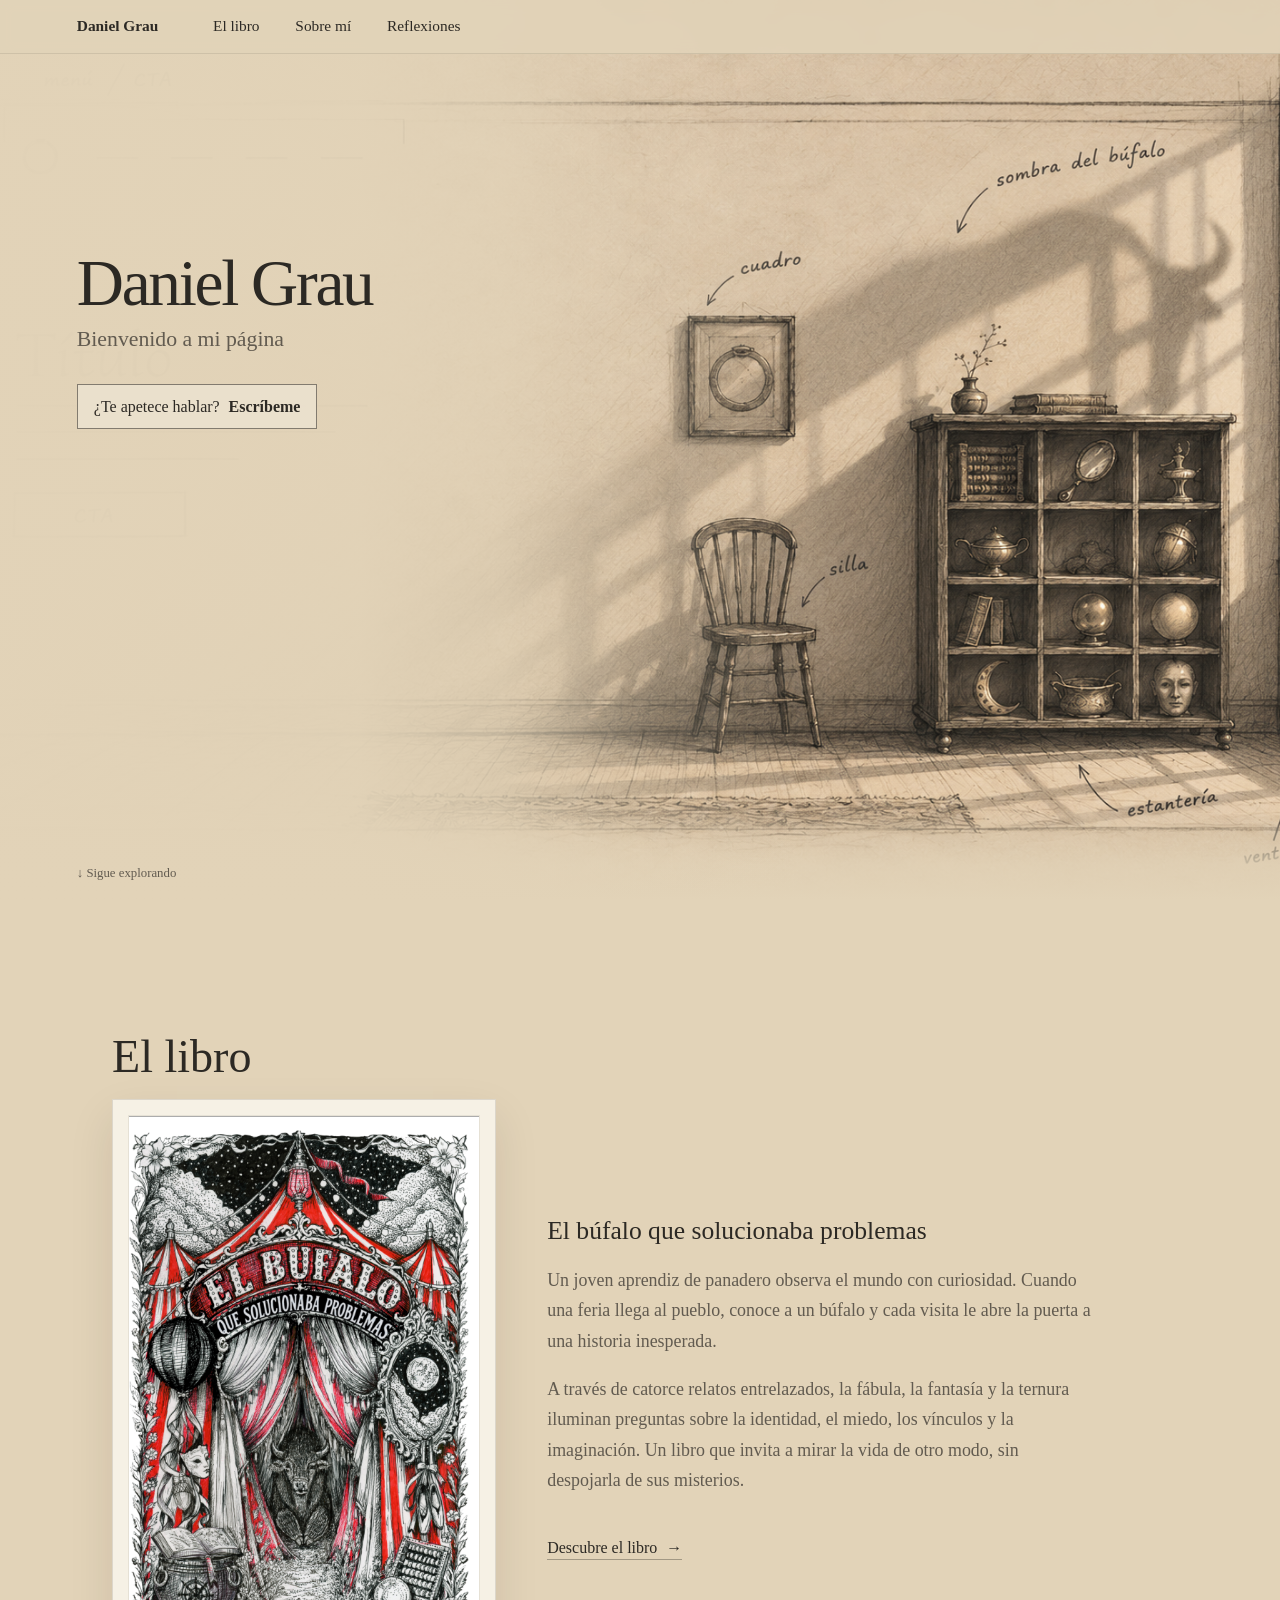
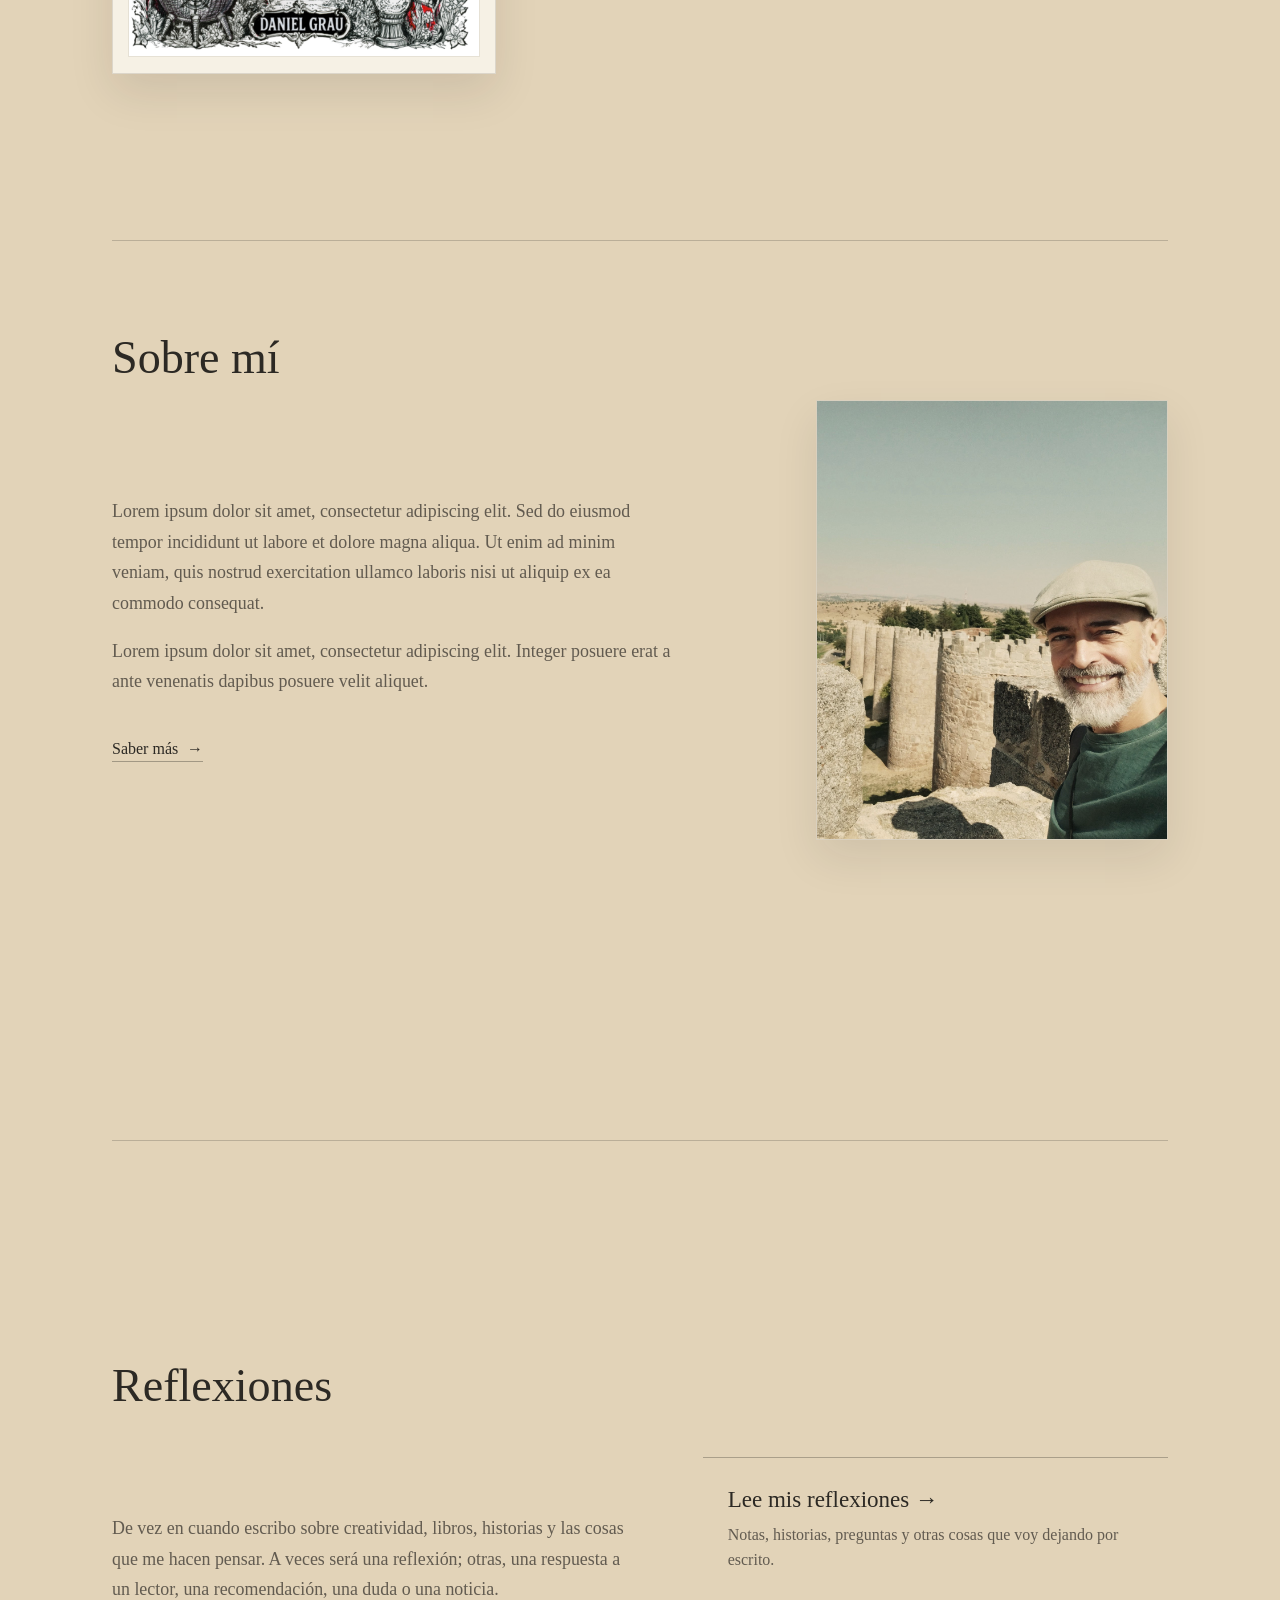
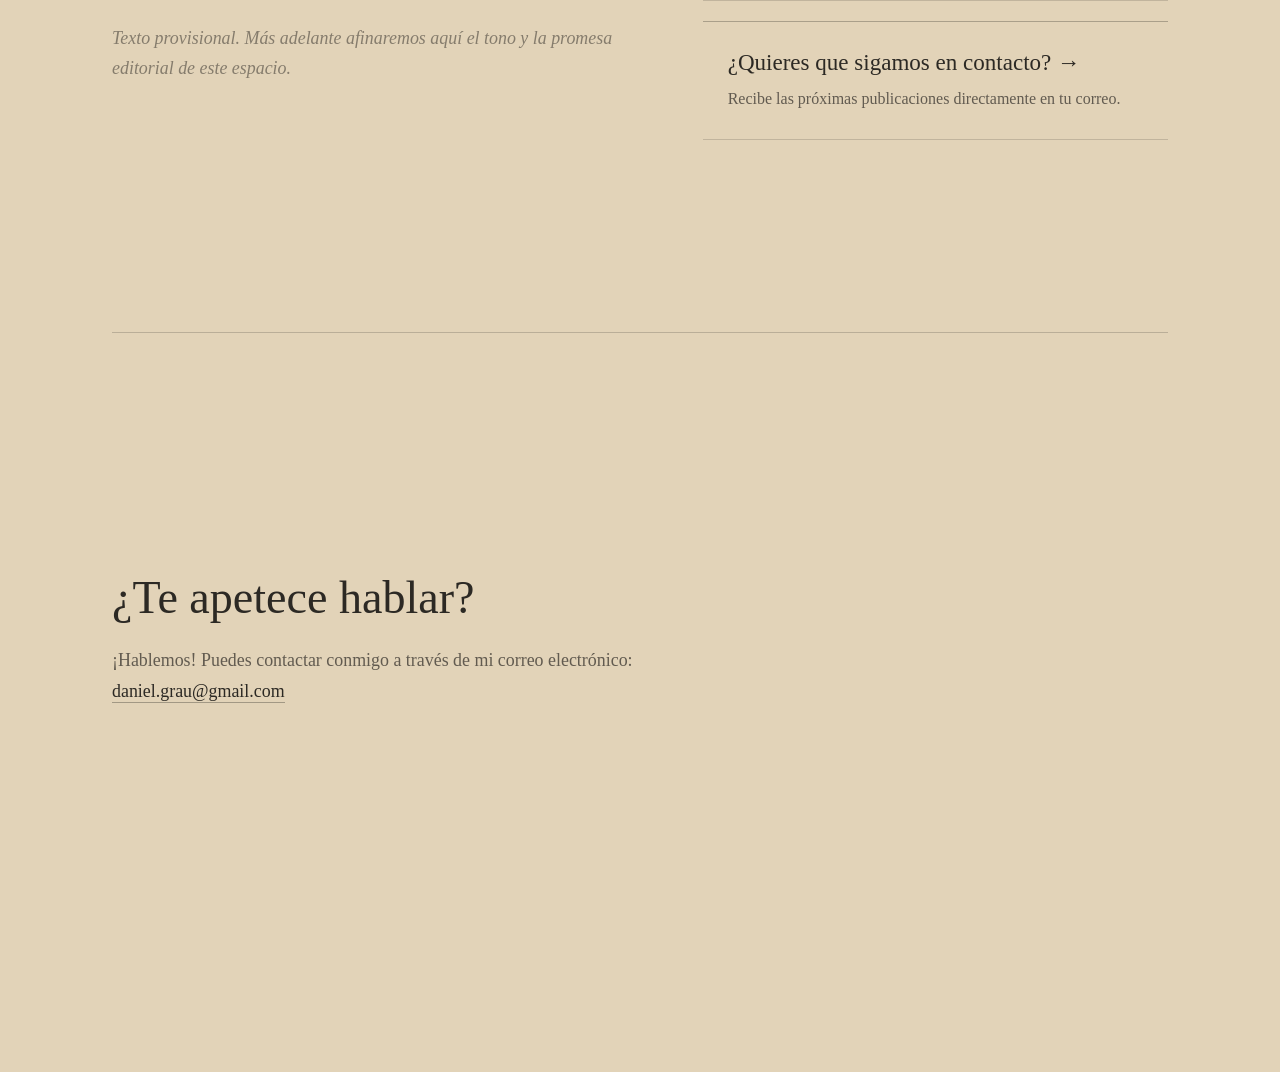
==== index.html @ 7014c829 "Add files via upload" ====
<!doctype html>
<html lang="es">
<head>
  <meta charset="utf-8">
  <meta name="viewport" content="width=device-width, initial-scale=1">
  <meta name="description" content="Página personal de Daniel Grau.">
  <title>Daniel Grau</title>
  <style>
:root {
  --paper: #e2d3b8;
  --paper-strong: #d9c7a7;
  --ink: #2c2924;
  --ink-soft: #625b50;
  --line: rgba(44, 41, 36, 0.22);
  --hotspot: rgba(255, 251, 240, 0.86);
}

* { box-sizing: border-box; }
html { scroll-behavior: smooth; }
body {
  margin: 0;
  color: var(--ink);
  background: var(--paper);
  font-family: Georgia, 'Times New Roman', serif;
}

a { color: inherit; }

.hero {
  position: relative;
  min-height: 100svh;
  overflow: hidden;
  background: var(--paper);
}

.hero__scene {
  position: absolute;
  inset: 0;
  isolation: isolate;
}

.hero__scene::after {
  content: "";
  position: absolute;
  inset: auto 0 0 0;
  height: clamp(3.5rem, 10vh, 7rem);
  background: linear-gradient(to bottom, rgba(226,211,184,0) 0%, rgba(226,211,184,.82) 60%, rgba(226,211,184,1) 100%);
  pointer-events: none;
  z-index: 1;
}

.hero__scene img {
  width: 100%;
  height: 100%;
  object-fit: cover;
  object-position: center center;
  display: block;
  filter: saturate(.9) contrast(.98);
}

/* Cubre las anotaciones del mock y reserva una zona serena para el contenido. */
.hero::after {
  content: '';
  position: absolute;
  inset: 0;
  pointer-events: none;
  background: linear-gradient(
    90deg,
    rgba(226,211,184,.99) 0%,
    rgba(226,211,184,.97) 28%,
    rgba(226,211,184,.80) 39%,
    rgba(226,211,184,.25) 51%,
    rgba(226,211,184,0) 63%
  );
}

.site-nav {
  position: fixed;
  z-index: 20;
  top: 0;
  left: 0;
  right: 0;
  display: flex;
  align-items: center;
  gap: 2rem;
  padding: .85rem clamp(1.5rem, 6vw, 6rem);
  font-size: .96rem;
  background: rgba(226,211,184,.90);
  border-bottom: 1px solid rgba(44,41,36,.10);
  backdrop-filter: blur(6px);
  -webkit-backdrop-filter: blur(6px);
}

.site-nav__name {
  font-weight: 700;
  margin-right: 1rem;
  text-decoration: none;
}

.site-nav__links {
  display: flex;
  gap: 1.4rem;
  flex-wrap: wrap;
}

.site-nav__links a {
  text-decoration: none;
  border-bottom: 1px solid transparent;
}
.site-nav__links a:hover,
.site-nav__links a:focus-visible { border-bottom-color: currentColor; }

.site-nav__links a {
  padding: .2rem .42rem;
  transition: background-color .18s ease, color .18s ease, border-color .18s ease;
}

.site-nav__links a.is-active {
  background: var(--ink);
  color: var(--paper);
  border-bottom-color: transparent;
}

.hero__copy {
  position: relative;
  z-index: 4;
  width: min(35rem, 42vw);
  padding-top: clamp(11rem, 28vh, 18rem);
  margin-left: clamp(1.5rem, 6vw, 6rem);
}

.hero__copy h1 {
  margin: 0 0 .8rem;
  font-size: clamp(2.6rem, 5.1vw, 5.6rem);
  line-height: .95;
  font-weight: 500;
  letter-spacing: -.035em;
}

.hero__welcome {
  margin: 0 0 2rem;
  font-size: clamp(1.15rem, 1.7vw, 1.6rem);
  color: var(--ink-soft);
}

.cta {
  display: inline-flex;
  align-items: center;
  gap: .55rem;
  padding: .8rem 1rem;
  text-decoration: none;
  border: 1px solid rgba(44,41,36,.55);
  background: rgba(238,229,212,.72);
  backdrop-filter: blur(2px);
  transition: transform .18s ease, background .18s ease;
}
.cta:hover, .cta:focus-visible {
  transform: translateY(-2px);
  background: rgba(255,252,245,.9);
}

.hotspot {
  position: absolute;
  z-index: 3;
  width: 1px;
  height: 1px;
  border-radius: .18rem;
  border: 1px dashed rgba(44,41,36,.22);
  background: transparent;
  transform: translate(-50%, -50%);
  cursor: pointer;
  text-decoration: none;
}
.hotspot::after {
  content: attr(data-label);
  position: absolute;
  left: 50%;
  bottom: calc(100% + .55rem);
  transform: translateX(-50%) translateY(.25rem);
  opacity: 0;
  white-space: nowrap;
  padding: .32rem .5rem;
  font-size: .8rem;
  color: var(--ink);
  background: var(--hotspot);
  border: 1px solid var(--line);
  pointer-events: none;
  transition: opacity .16s ease, transform .16s ease;
}
.hotspot:hover,
.hotspot:focus-visible {
  border-style: solid;
  border-color: rgba(44,41,36,.62);
  background: rgba(255,250,239,.10);
  outline: none;
}
.hotspot:hover::after,
.hotspot:focus-visible::after {
  opacity: 1;
  transform: translateX(-50%) translateY(0);
}

/* Posicionamiento calculado contra la imagen renderizada. */
.hotspot--book   { }
.hotspot--mirror { }
.hotspot--mask   { }

.scroll-hint {
  position: absolute;
  z-index: 5;
  bottom: 1.2rem;
  left: clamp(1.5rem, 6vw, 6rem);
  font-size: .8rem;
  color: var(--ink-soft);
}

.content {
  max-width: 74rem;
  margin: 0 auto;
  padding: 2.5rem clamp(1.5rem, 5vw, 4rem) 8rem;
}
.content section {
  min-height: 100svh;
  box-sizing: border-box;
  padding: clamp(5rem, 10vh, 8rem) 0 4rem;
  border-top: 1px solid var(--line);
  scroll-margin-top: 4.5rem;
}
.content section:first-child {
  border-top: none;
}
.content h2 {
  font-size: clamp(2rem, 3.6vw, 3.7rem);
  font-weight: 500;
  margin: 0 0 1rem;
}
.content p {
  max-width: 42rem;
  font-size: 1.12rem;
  line-height: 1.7;
  color: var(--ink-soft);
}

.book-feature {
  display: grid;
  grid-template-columns: minmax(16rem, 24rem) minmax(0, 1fr);
  gap: clamp(2rem, 4vw, 4.5rem);
  align-items: center;
}
.book-cover {
  margin: 0;
}
.book-cover__frame {
  display: inline-block;
  padding: .95rem;
  background: rgba(250, 246, 237, .86);
  border: 1px solid rgba(84, 74, 61, .16);
  box-shadow: 0 18px 42px rgba(27, 24, 19, .10);
}
.book-cover img {
  display: block;
  width: 100%;
  max-width: 22rem;
  height: auto;
  border: 1px solid rgba(44,41,36,.08);
}
.book-copy {
  max-width: 34rem;
}
.book-copy h3 {
  font-size: clamp(1.4rem, 2vw, 2rem);
  font-weight: 500;
  line-height: 1.2;
  margin: 0 0 1.1rem;
}
.book-copy p + p {
  margin-top: 1rem;
}
.book-link {
  display: inline-flex;
  align-items: center;
  gap: .55rem;
  margin-top: 1.6rem;
  font-size: 1rem;
  color: var(--ink);
  text-decoration: none;
  border-bottom: 1px solid rgba(44,41,36,.35);
  padding-bottom: .14rem;
}
.book-link::after {
  content: "→";
  transition: transform .18s ease;
}
.book-link:hover::after,
.book-link:focus-visible::after {
  transform: translateX(3px);
}
.book-link:hover,
.book-link:focus-visible {
  border-bottom-color: currentColor;
}

.about-feature {
  display: grid;
  grid-template-columns: minmax(0, 1fr) minmax(16rem, 22rem);
  gap: clamp(2.5rem, 5vw, 5rem);
  align-items: center;
}
.about-copy {
  max-width: 35rem;
}
.about-photo {
  margin: 0;
  justify-self: end;
  width: min(100%, 22rem);
}
.about-photo__frame {
  position: relative;
  aspect-ratio: 4 / 5;
  overflow: hidden;
  background: rgba(250,246,237,.55);
  border: 1px solid rgba(84,74,61,.14);
  box-shadow: 0 18px 42px rgba(27,24,19,.09);
}
.about-photo img {
  width: 100%;
  height: 100%;
  object-fit: cover;
  object-position: 90% center;
  display: block;
  filter: saturate(.92) contrast(.98);
}
.about-link {
  display: inline-flex;
  align-items: center;
  gap: .55rem;
  margin-top: 1.6rem;
  font-size: 1rem;
  color: var(--ink);
  text-decoration: none;
  border-bottom: 1px solid rgba(44,41,36,.35);
  padding-bottom: .14rem;
}
.about-link::after {
  content: "→";
  transition: transform .18s ease;
}
.about-link:hover::after,
.about-link:focus-visible::after {
  transform: translateX(3px);
}
.about-link:hover,
.about-link:focus-visible {
  border-bottom-color: currentColor;
}

#reflexiones {
  display: grid;
  grid-template-rows: auto auto;
  align-content: center;
  row-gap: clamp(2.2rem, 5vh, 4rem);
  min-height: 88svh;
}
#reflexiones > h2 {
  align-self: start;
  margin-bottom: 0;
}
.reflections-feature {
  display: grid;
  grid-template-columns: minmax(0, 1.05fr) minmax(20rem, .95fr);
  gap: clamp(3rem, 6vw, 6rem);
  align-items: center;
  align-self: center;
  min-height: 0;
  width: 100%;
}
.reflections-copy {
  max-width: 38rem;
}
.reflections-copy p {
  max-width: 36rem;
}
.reflections-actions {
  display: grid;
  gap: 1.25rem;
  align-self: center;
}
.reflections-action {
  display: block;
  padding: 1.65rem 1.55rem 1.7rem;
  border-top: 1px solid rgba(44,41,36,.30);
  border-bottom: 1px solid rgba(44,41,36,.18);
  text-decoration: none;
  color: var(--ink);
  transition: background-color .18s ease, padding-left .18s ease;
}
.reflections-action strong {
  display: block;
  font-size: clamp(1.18rem, 1.8vw, 1.45rem);
  line-height: 1.25;
  font-weight: 500;
}
.reflections-action span {
  display: block;
  margin-top: .6rem;
  max-width: 26rem;
  font-size: 1rem;
  line-height: 1.55;
  color: var(--ink-soft);
}
.reflections-action:hover,
.reflections-action:focus-visible {
  background: rgba(255,255,255,.18);
  padding-left: 1.8rem;
}

#contacto {
  min-height: 68svh;
  display: flex;
  flex-direction: column;
  justify-content: center;
  padding-top: 4rem;
  padding-bottom: 4rem;
}
#contacto .contact-copy {
  max-width: 34rem;
}
#contacto .contact-copy p {
  margin: .35rem 0 0;
}
#contacto .contact-email {
  color: var(--ink);
  text-decoration: none;
  border-bottom: 1px solid rgba(44,41,36,.35);
  padding-bottom: .08rem;
}
#contacto .contact-email:hover,
#contacto .contact-email:focus-visible {
  border-bottom-color: currentColor;
}

.placeholder-note {
  font-style: italic;
  opacity: .72;
}


@media (max-width: 760px), (max-aspect-ratio: 5/4) {
  .hero {
    min-height: auto;
    padding-bottom: 0;
    display: flex;
    flex-direction: column;
    overflow: visible;
  }

  .site-nav {
    position: fixed;
    top: 0;
    left: 0;
    right: 0;
    padding: .7rem 1.25rem;
    gap: .35rem .9rem;
    align-items: flex-start;
    flex-direction: column;
    background: rgba(226,211,184,.94);
  }

  .site-nav__links {
    gap: .9rem 1.1rem;
  }

  .hero__copy {
    position: relative;
    order: 2;
    width: auto;
    padding: 8.2rem 1.25rem 3rem;
    margin: 0;
  }

  .hero__copy h1 {
    font-size: clamp(3rem, 13vw, 5rem);
  }

  .hero__scene {
    position: relative;
    order: 3;
    inset: auto;
    width: 100%;
    aspect-ratio: 4 / 5;
    height: auto;
    overflow: hidden;
    background: var(--paper);
  }

  .hero__scene::before {
    content: "";
    position: absolute;
    inset: 0 0 auto 0;
    height: clamp(2.25rem, 7vh, 4.5rem);
    background: linear-gradient(to bottom, rgba(226,211,184,1) 0%, rgba(226,211,184,.72) 45%, rgba(226,211,184,0) 100%);
    pointer-events: none;
    z-index: 1;
  }

  .hero__scene img {
    position: absolute;
    inset: 0;
    width: 100%;
    height: 100%;
    max-width: none;
    object-fit: cover;
    object-position: 88% center;
    transform: none;
  }

  .hero::after {
    display: none;
  }

  .hotspot {
    display: block;
    min-width: 48px;
    min-height: 48px;
  }

  .hotspot--book   { }
  .hotspot--mirror { }
  .hotspot--mask   { }


  .book-feature {
    grid-template-columns: 1fr;
    gap: 1.1rem;
    align-items: start;
  }

  .book-cover__frame {
    padding: .62rem;
  }

  .book-cover img {
    max-width: min(14.6rem, 58vw);
  }

  .book-copy {
    max-width: none;
  }


  .about-feature {
    grid-template-columns: 1fr;
    gap: 1.35rem;
    align-items: start;
  }

  .about-photo {
    justify-self: start;
    width: min(17rem, 66vw);
    order: 1;
  }

  .about-copy {
    max-width: none;
    order: 2;
  }


  .reflections-feature {
    grid-template-columns: 1fr;
    gap: 1.6rem;
    min-height: 0;
    align-items: start;
    align-self: center;
  }

  .reflections-copy,
  .reflections-copy p {
    max-width: none;
  }

  .reflections-actions {
    width: 100%;
  }

  .scroll-hint {
    display: none;
  }

  #contacto {
    min-height: 62svh;
    padding-top: 3.4rem;
    padding-bottom: 3.4rem;
  }

  .content {
    padding-top: .8rem;
  }

  .content section {
    min-height: 100svh;
    padding-top: 2.25rem;
    scroll-margin-top: 5.2rem;
  }

  #reflexiones {
    display: block;
    min-height: 92svh;
    padding-top: 2.25rem;
    padding-bottom: 3rem;
  }

  #reflexiones > h2 {
    margin-bottom: 2.6rem;
  }

  .reflections-action {
    padding: 1.25rem 1.2rem 1.35rem;
  }

  .reflections-action strong {
    font-size: 1.12rem;
  }
}

@media (prefers-reduced-motion: reduce) {
  html { scroll-behavior: auto; }
  .cta, .hotspot::after { transition: none; }
}

</style>
</head>
<body>
  <main>
    <section class="hero" aria-label="Bienvenida">
      <div class="hero__scene">
        <img src="[data-uri]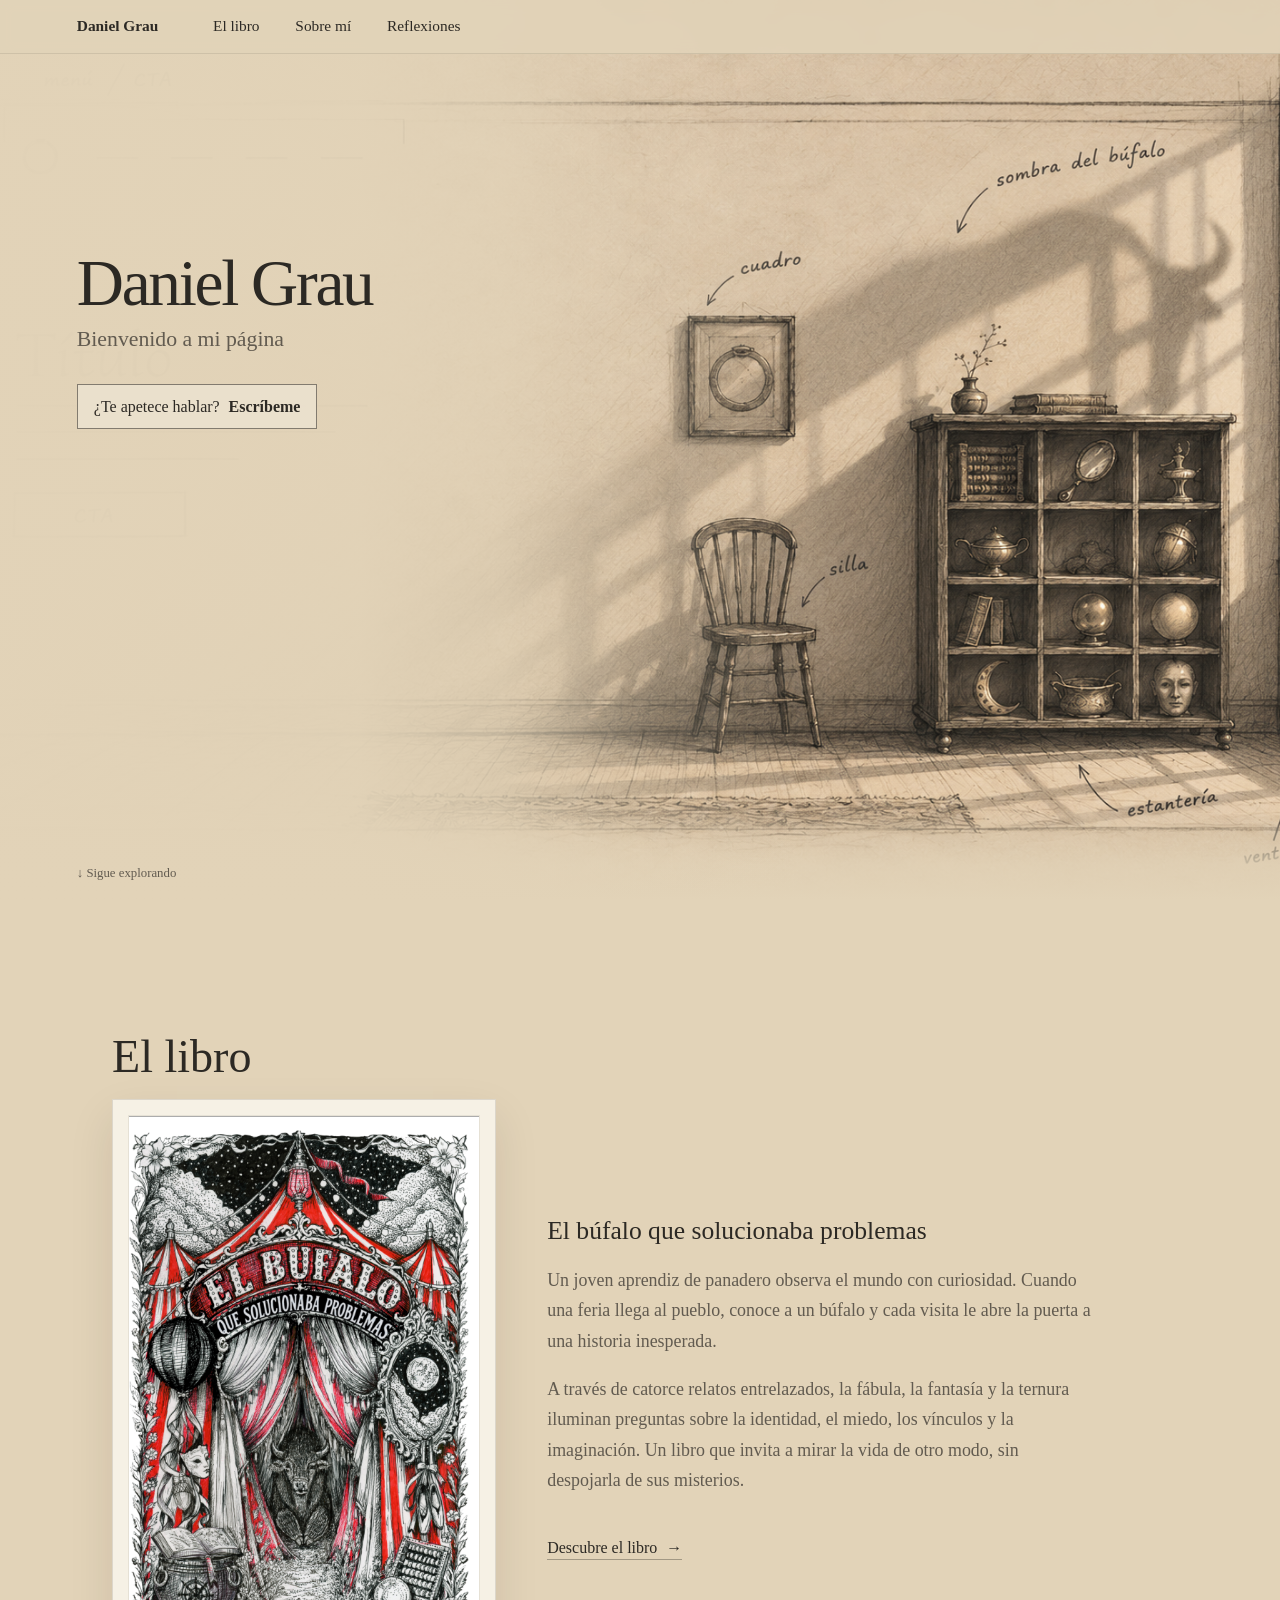
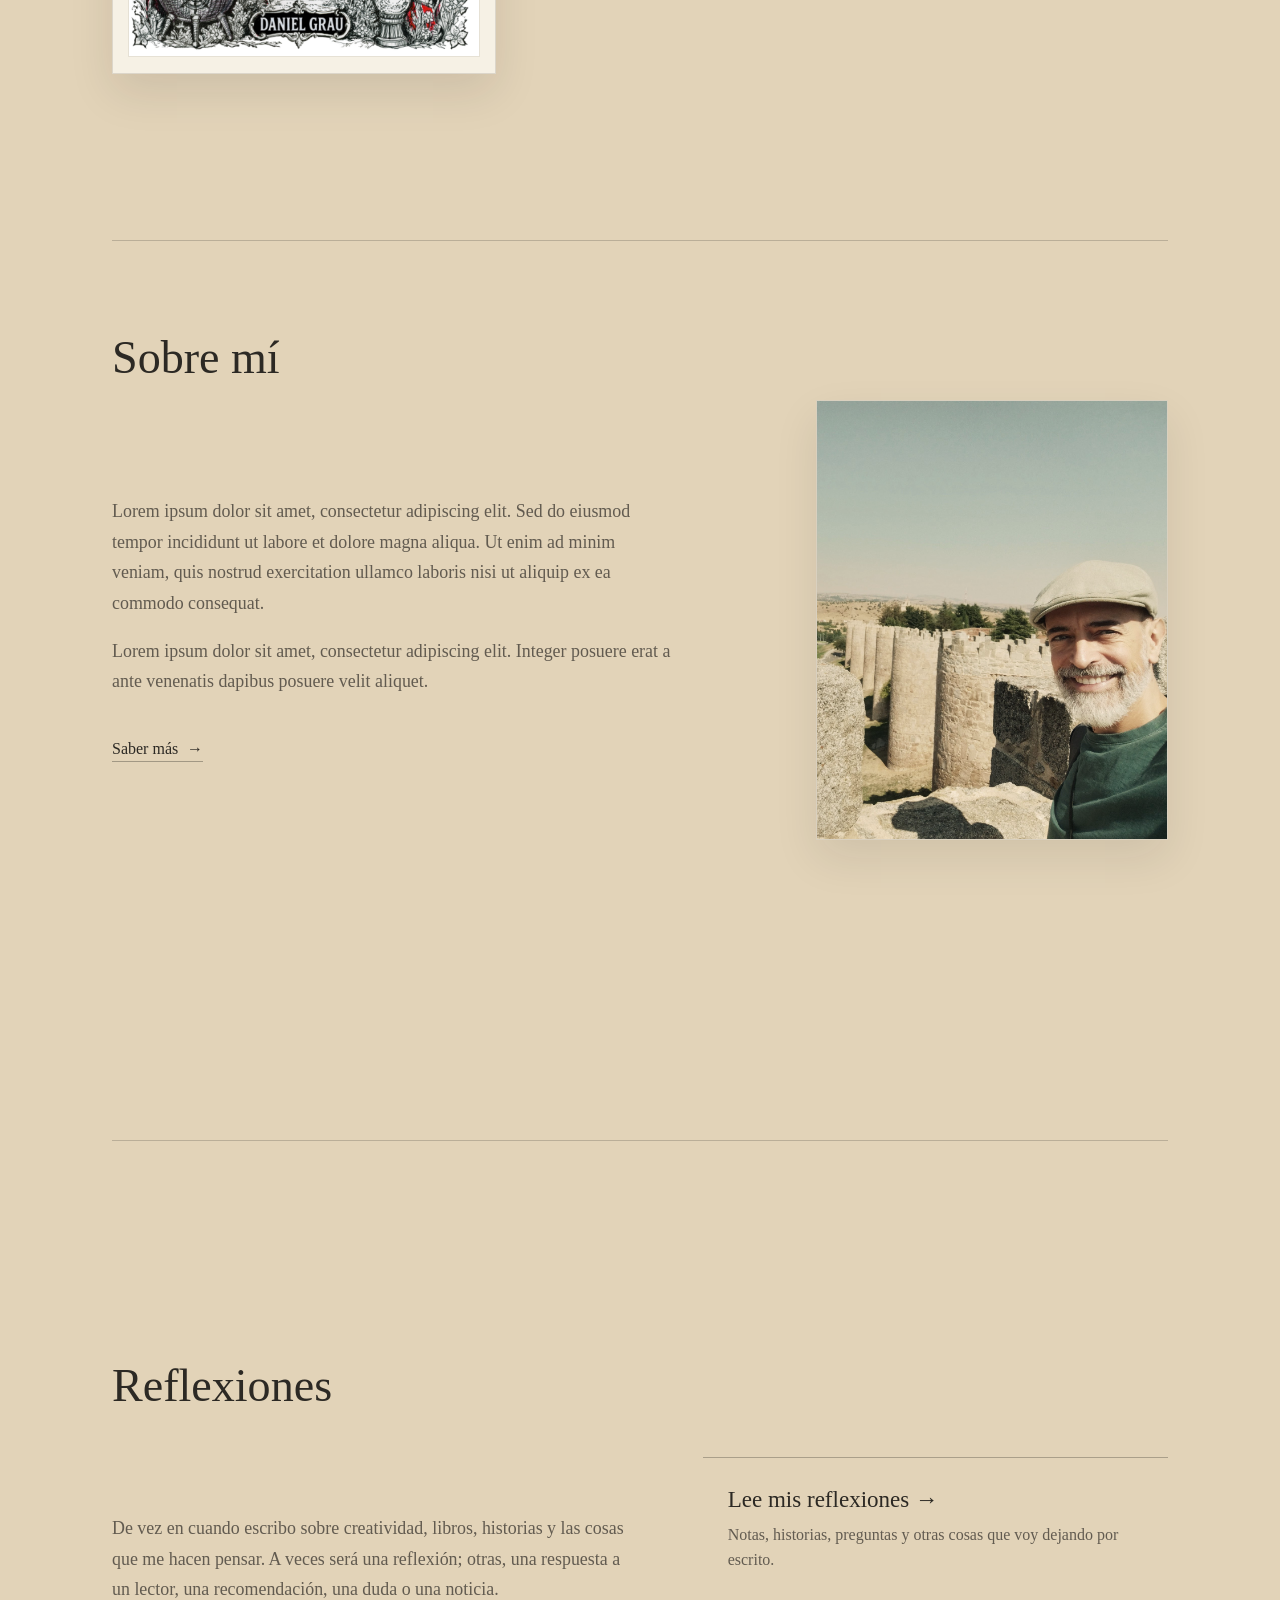
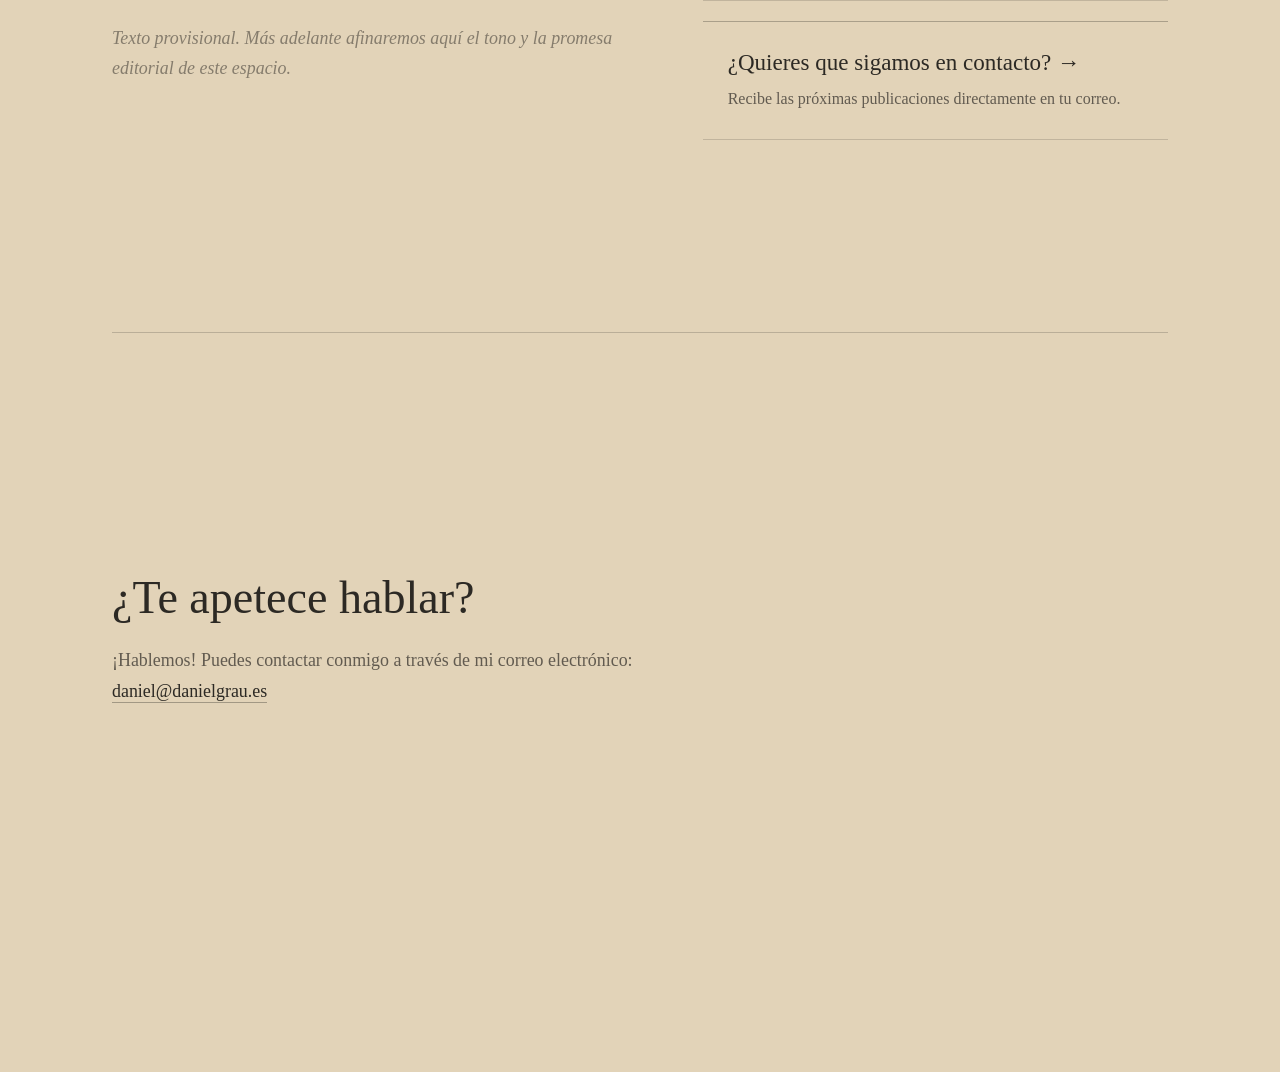
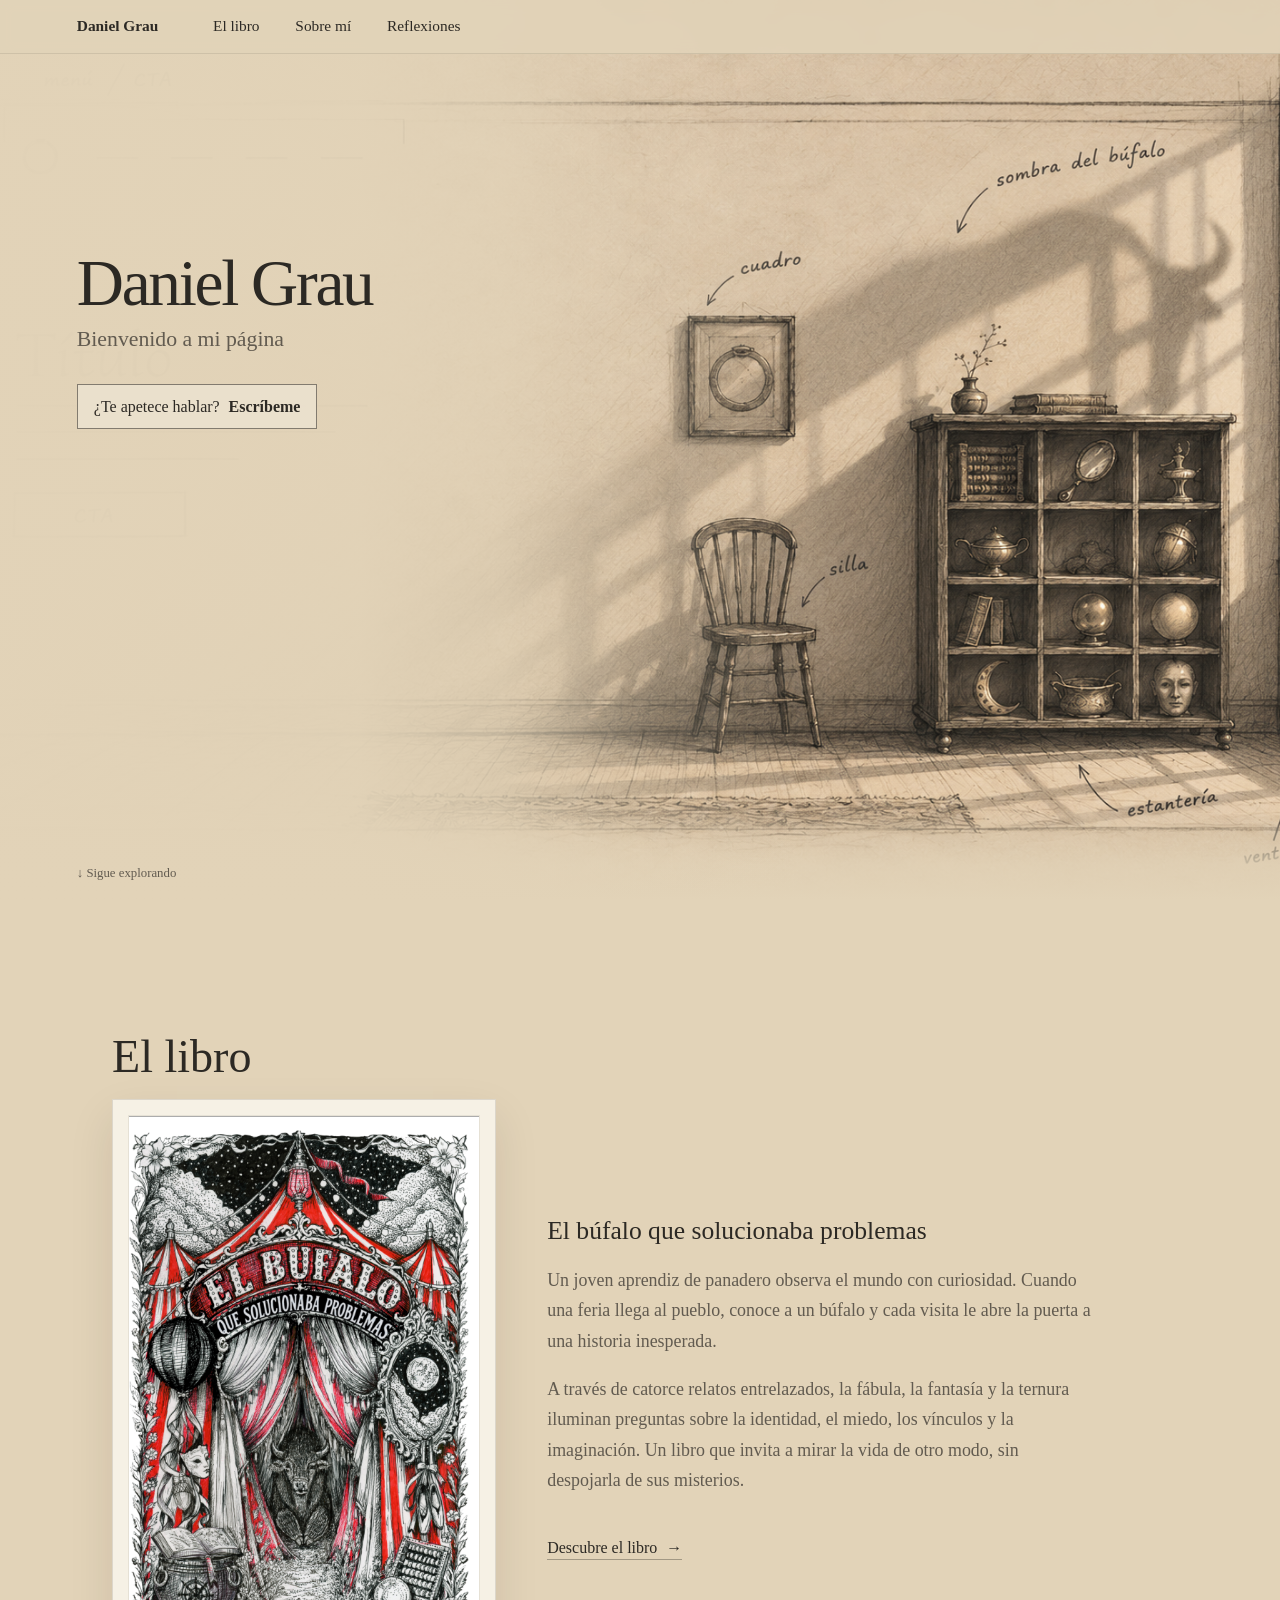
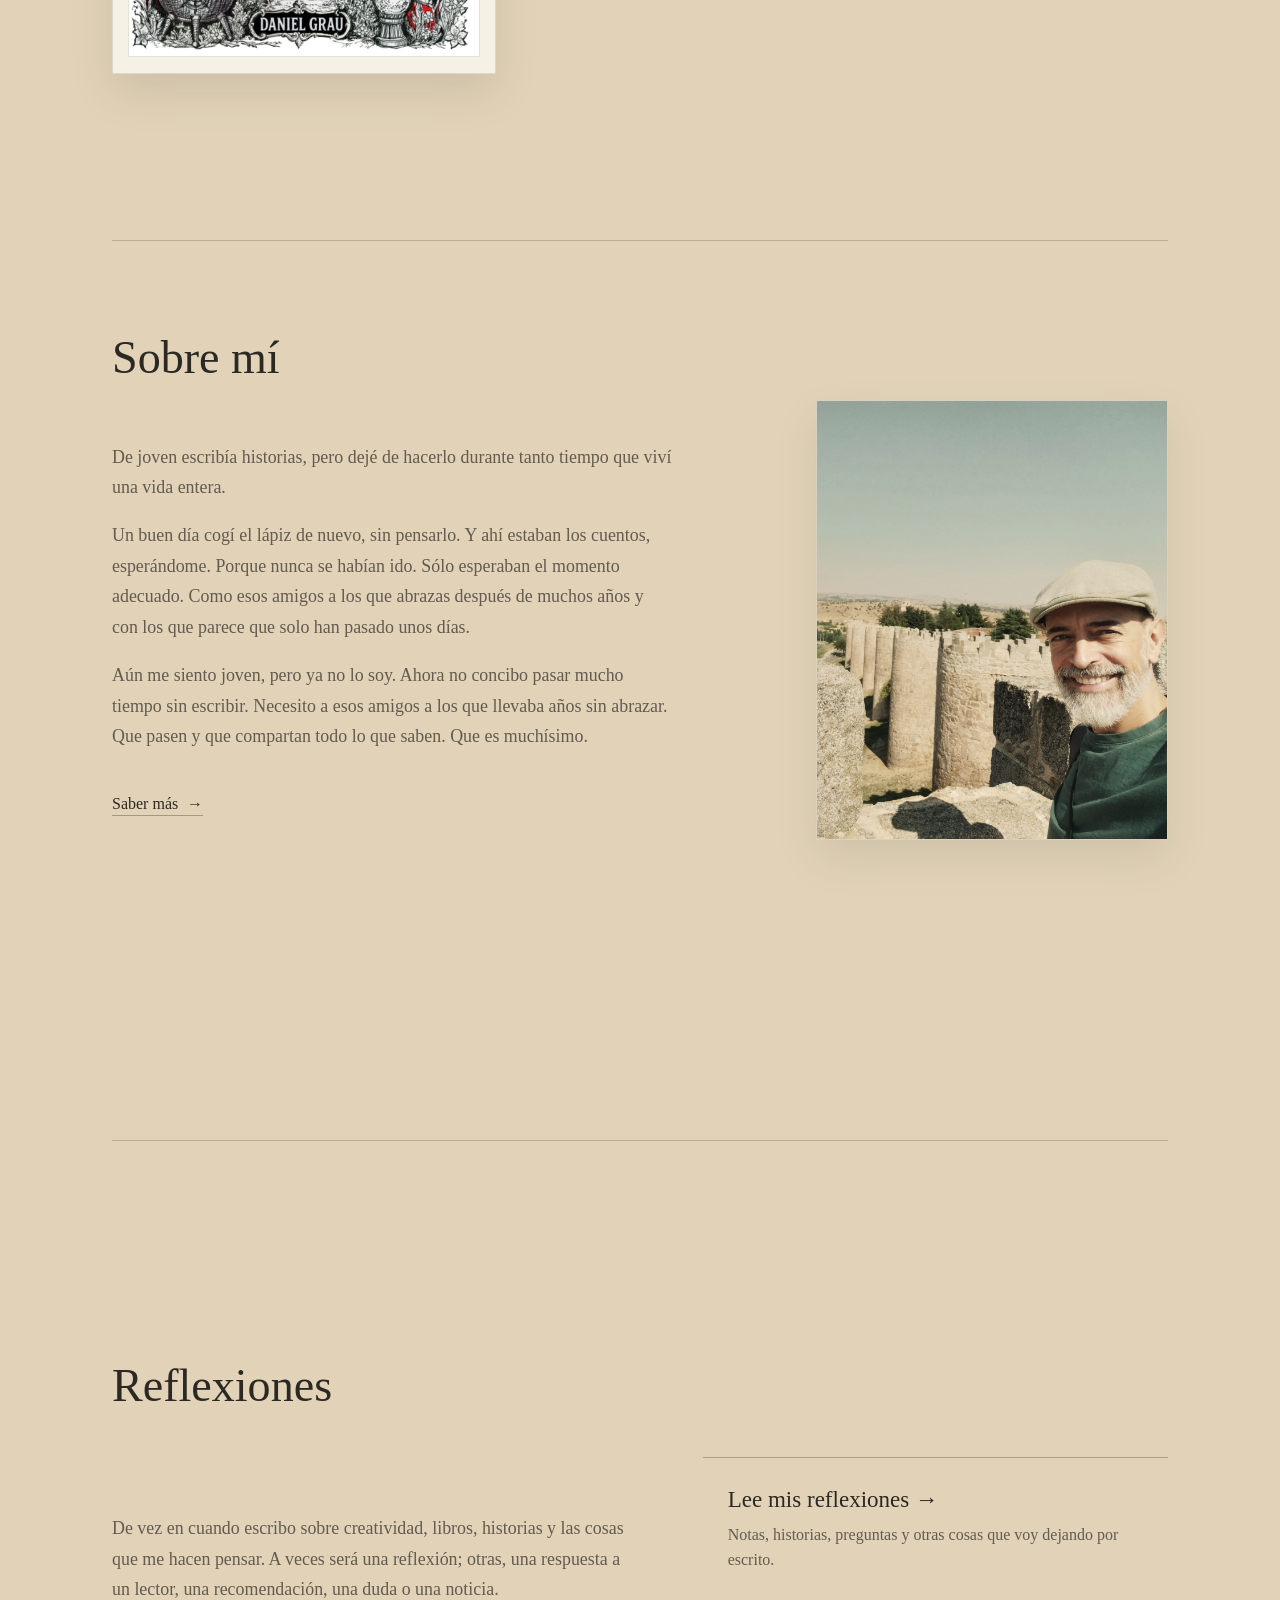
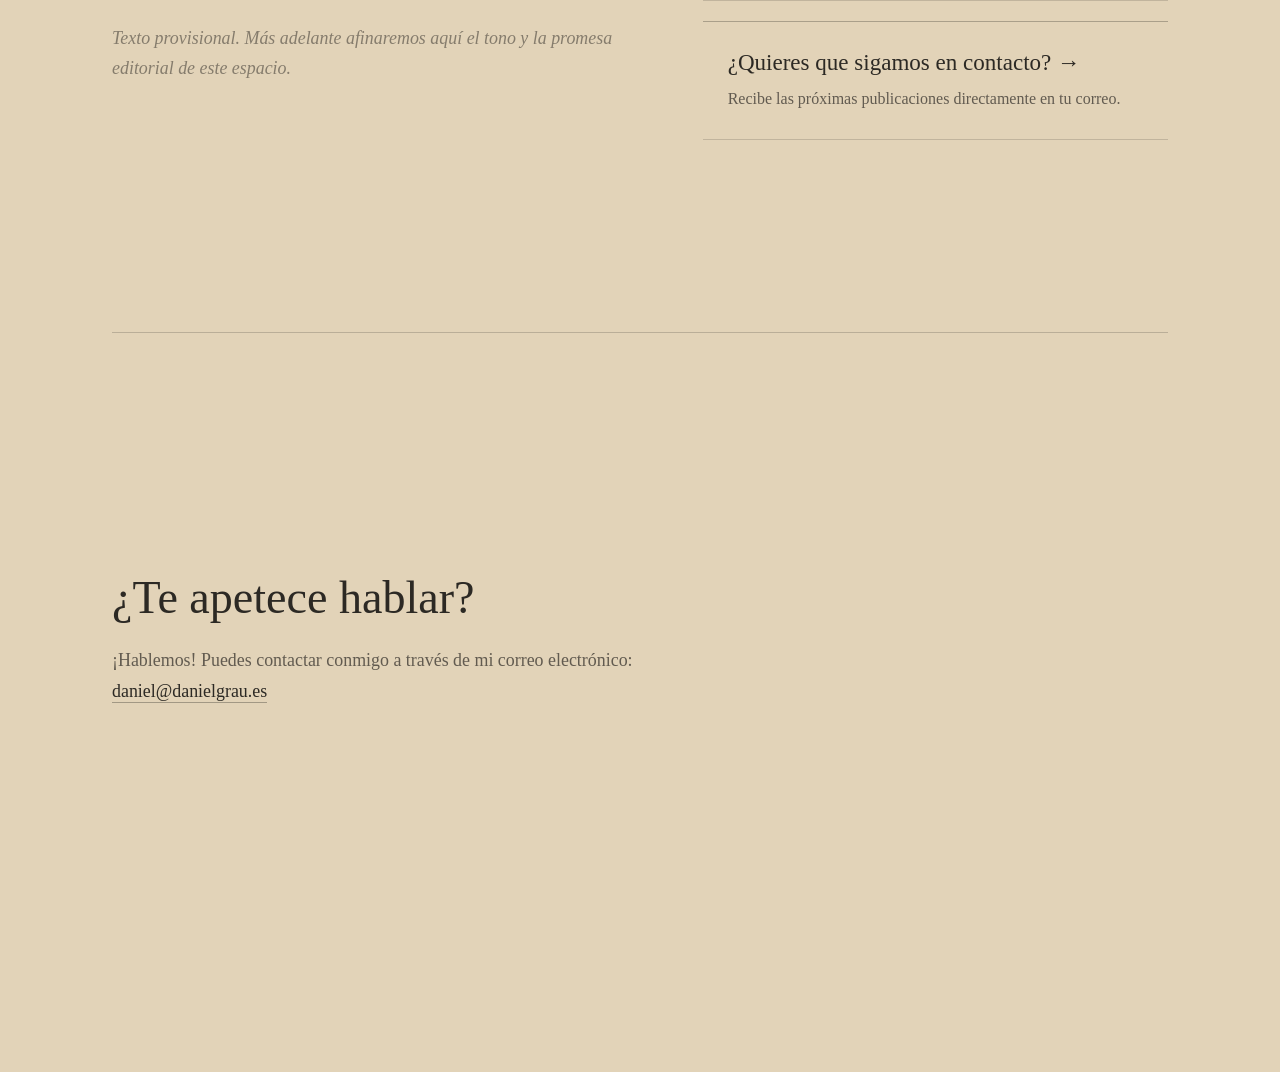
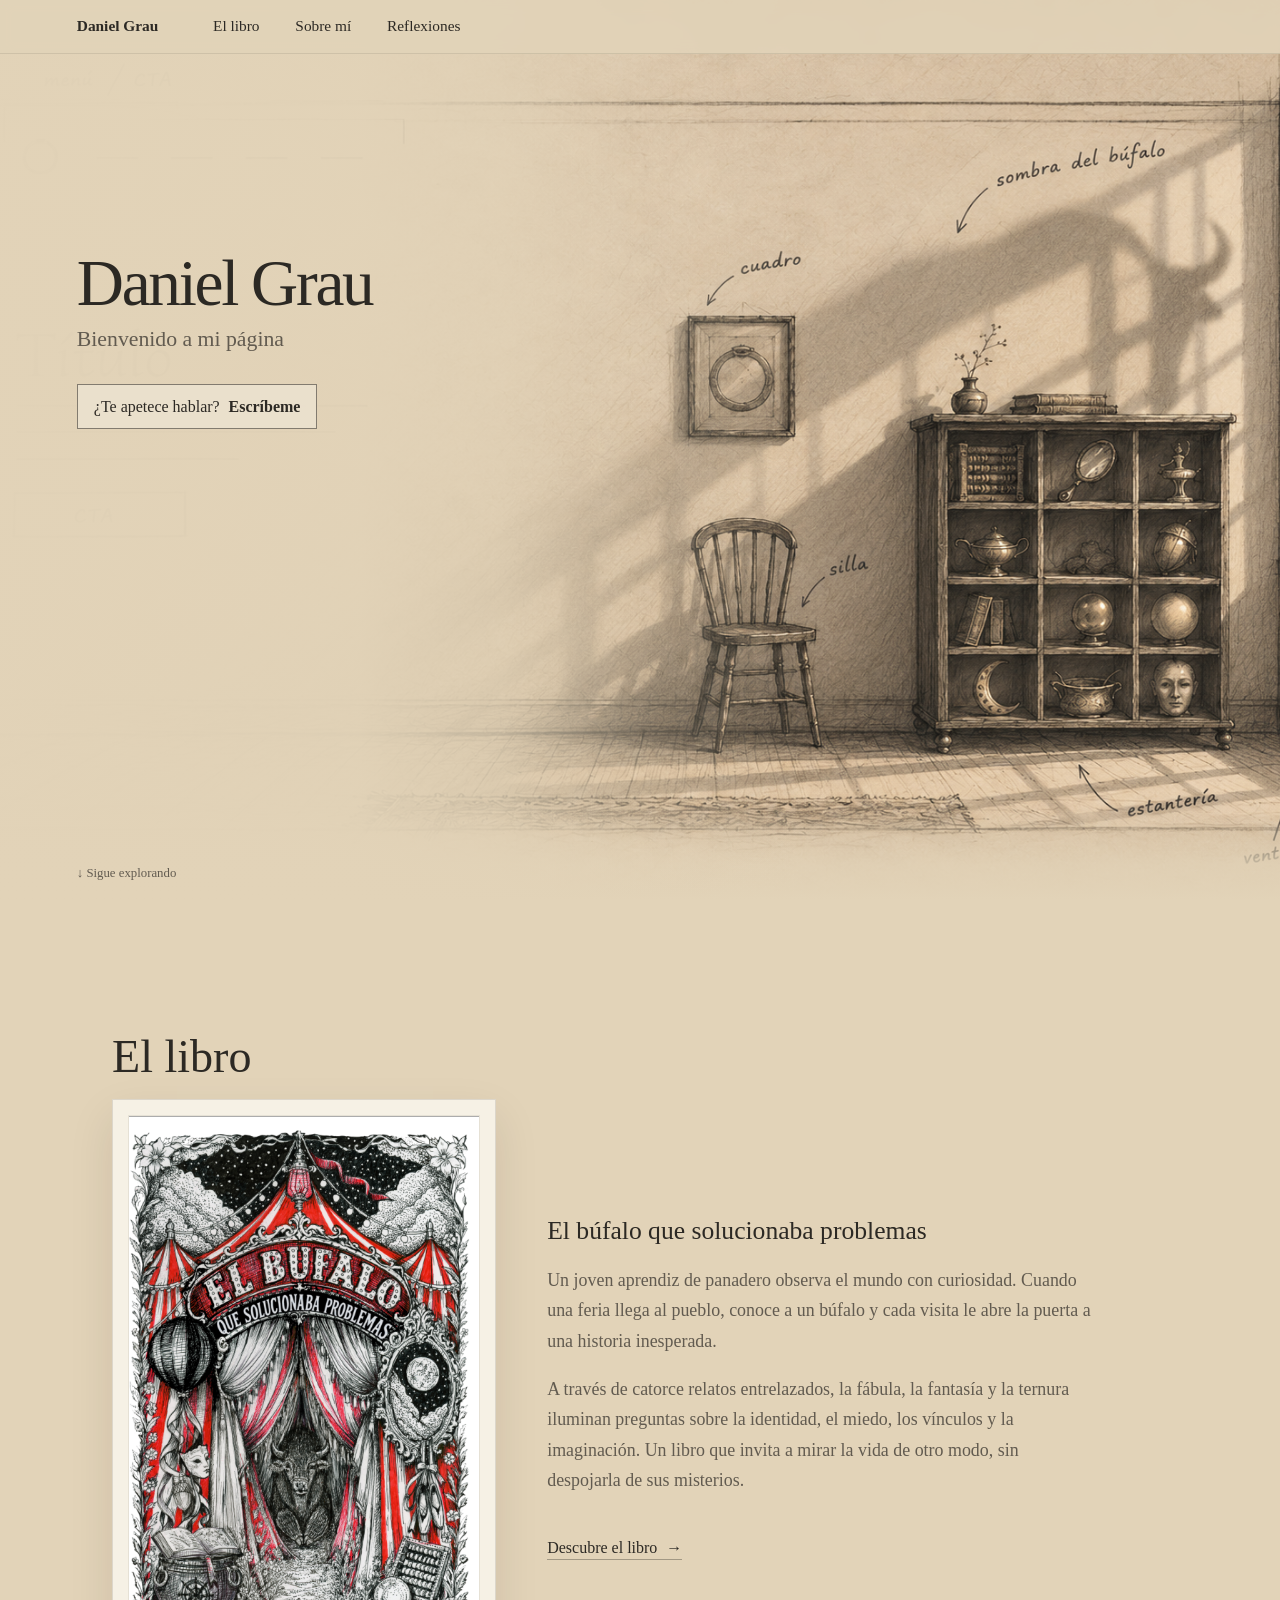
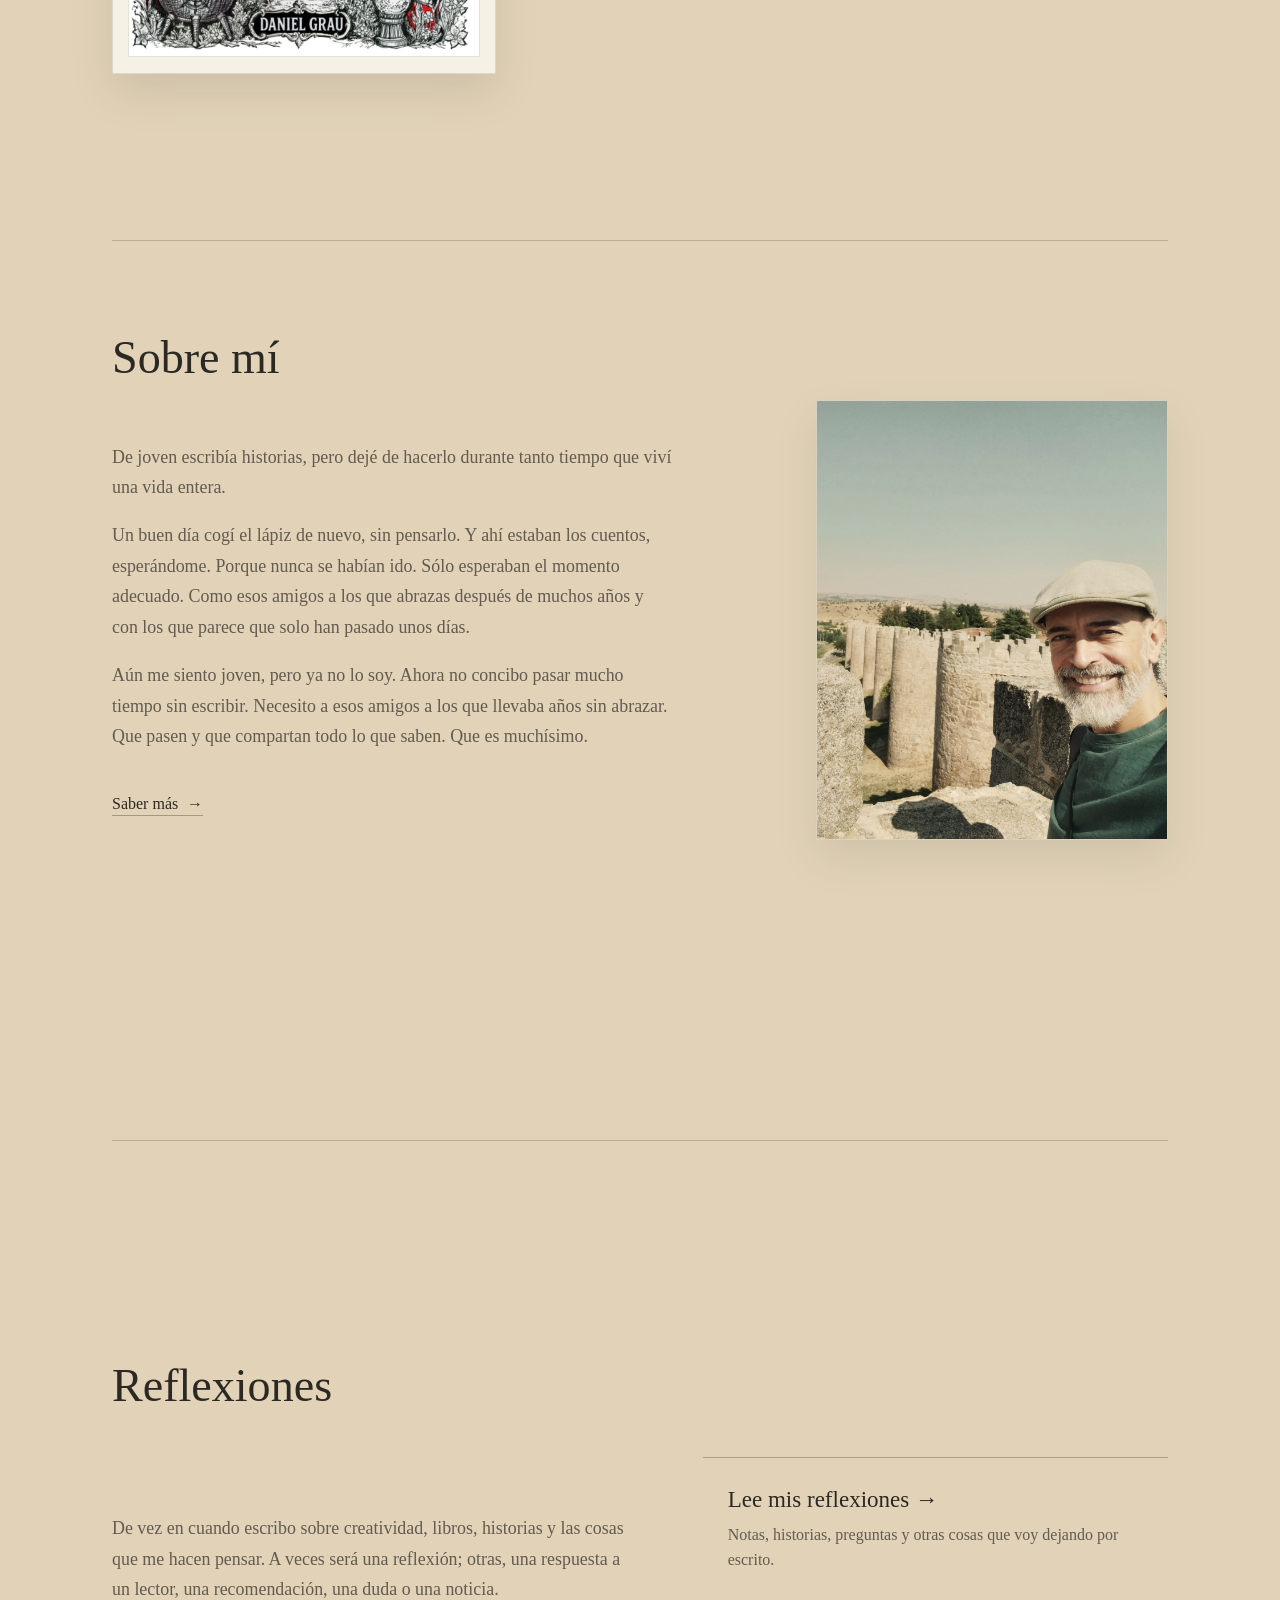
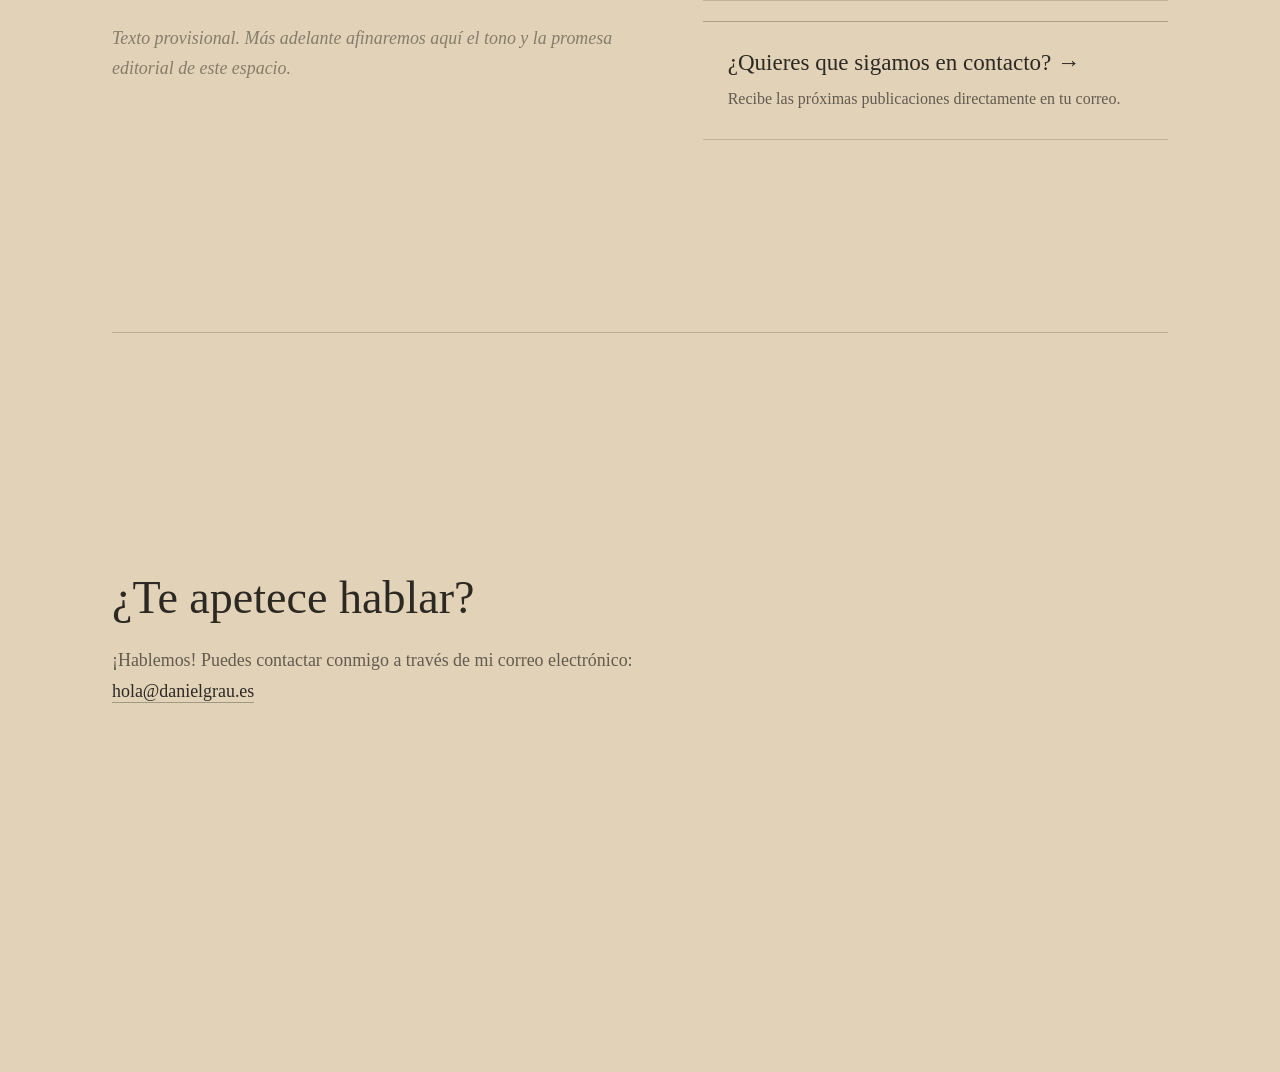
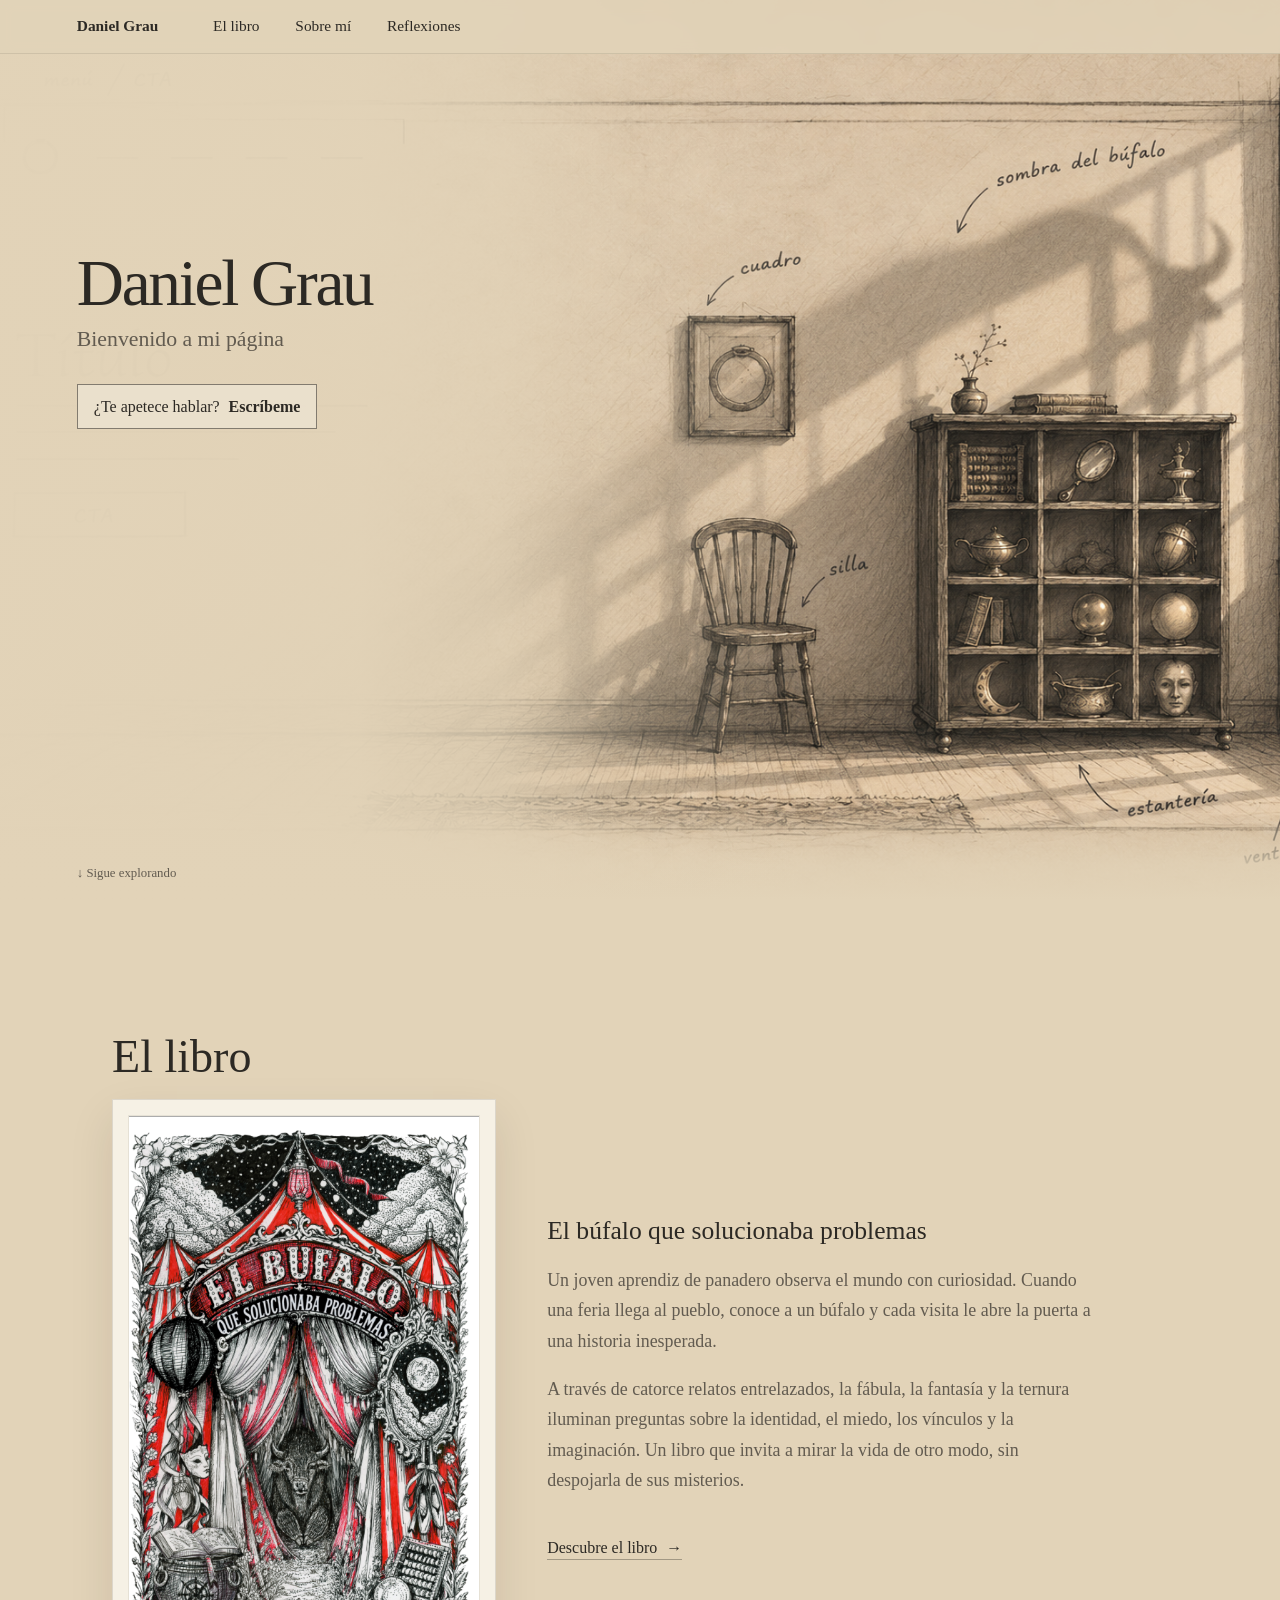
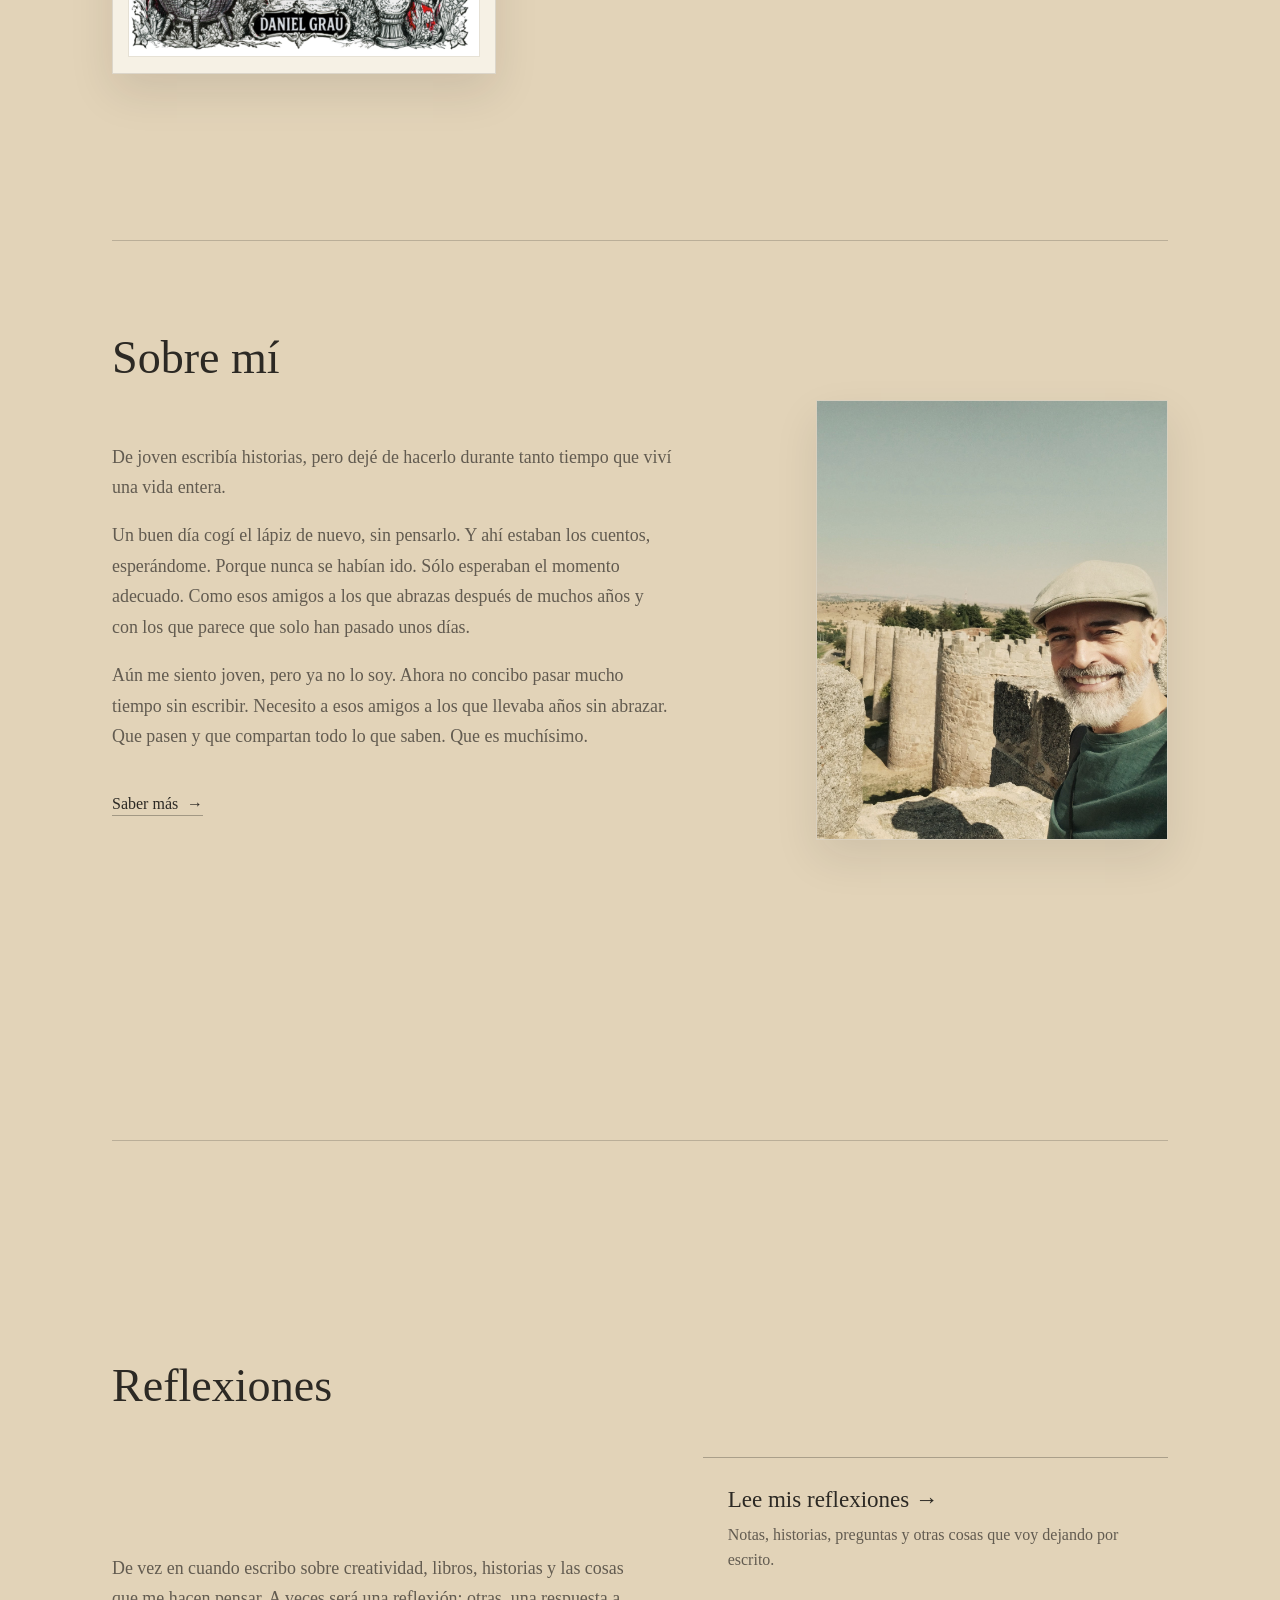
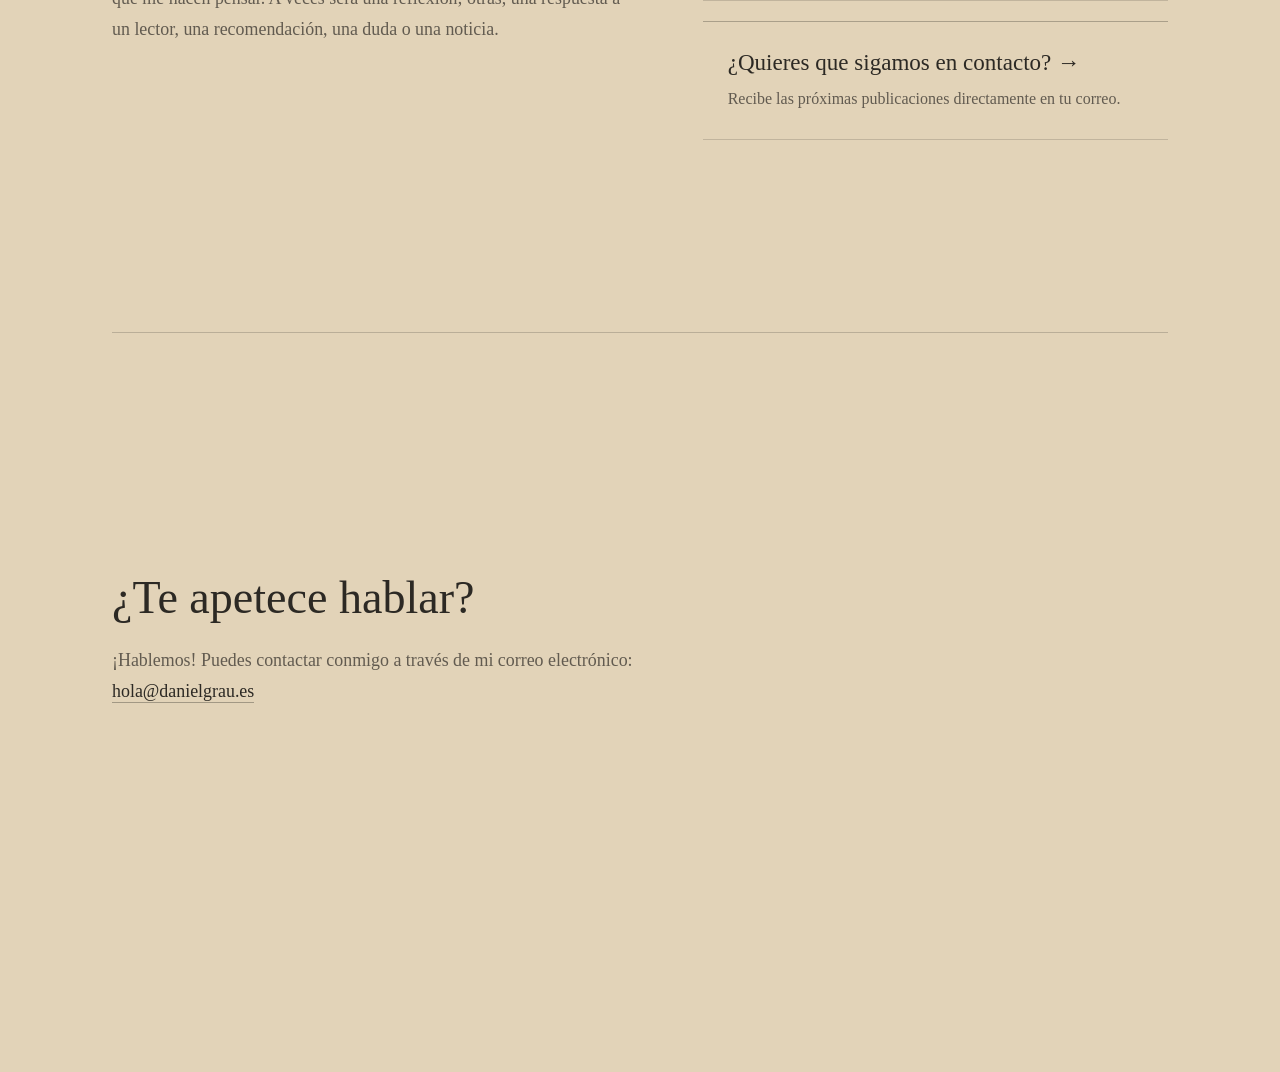
